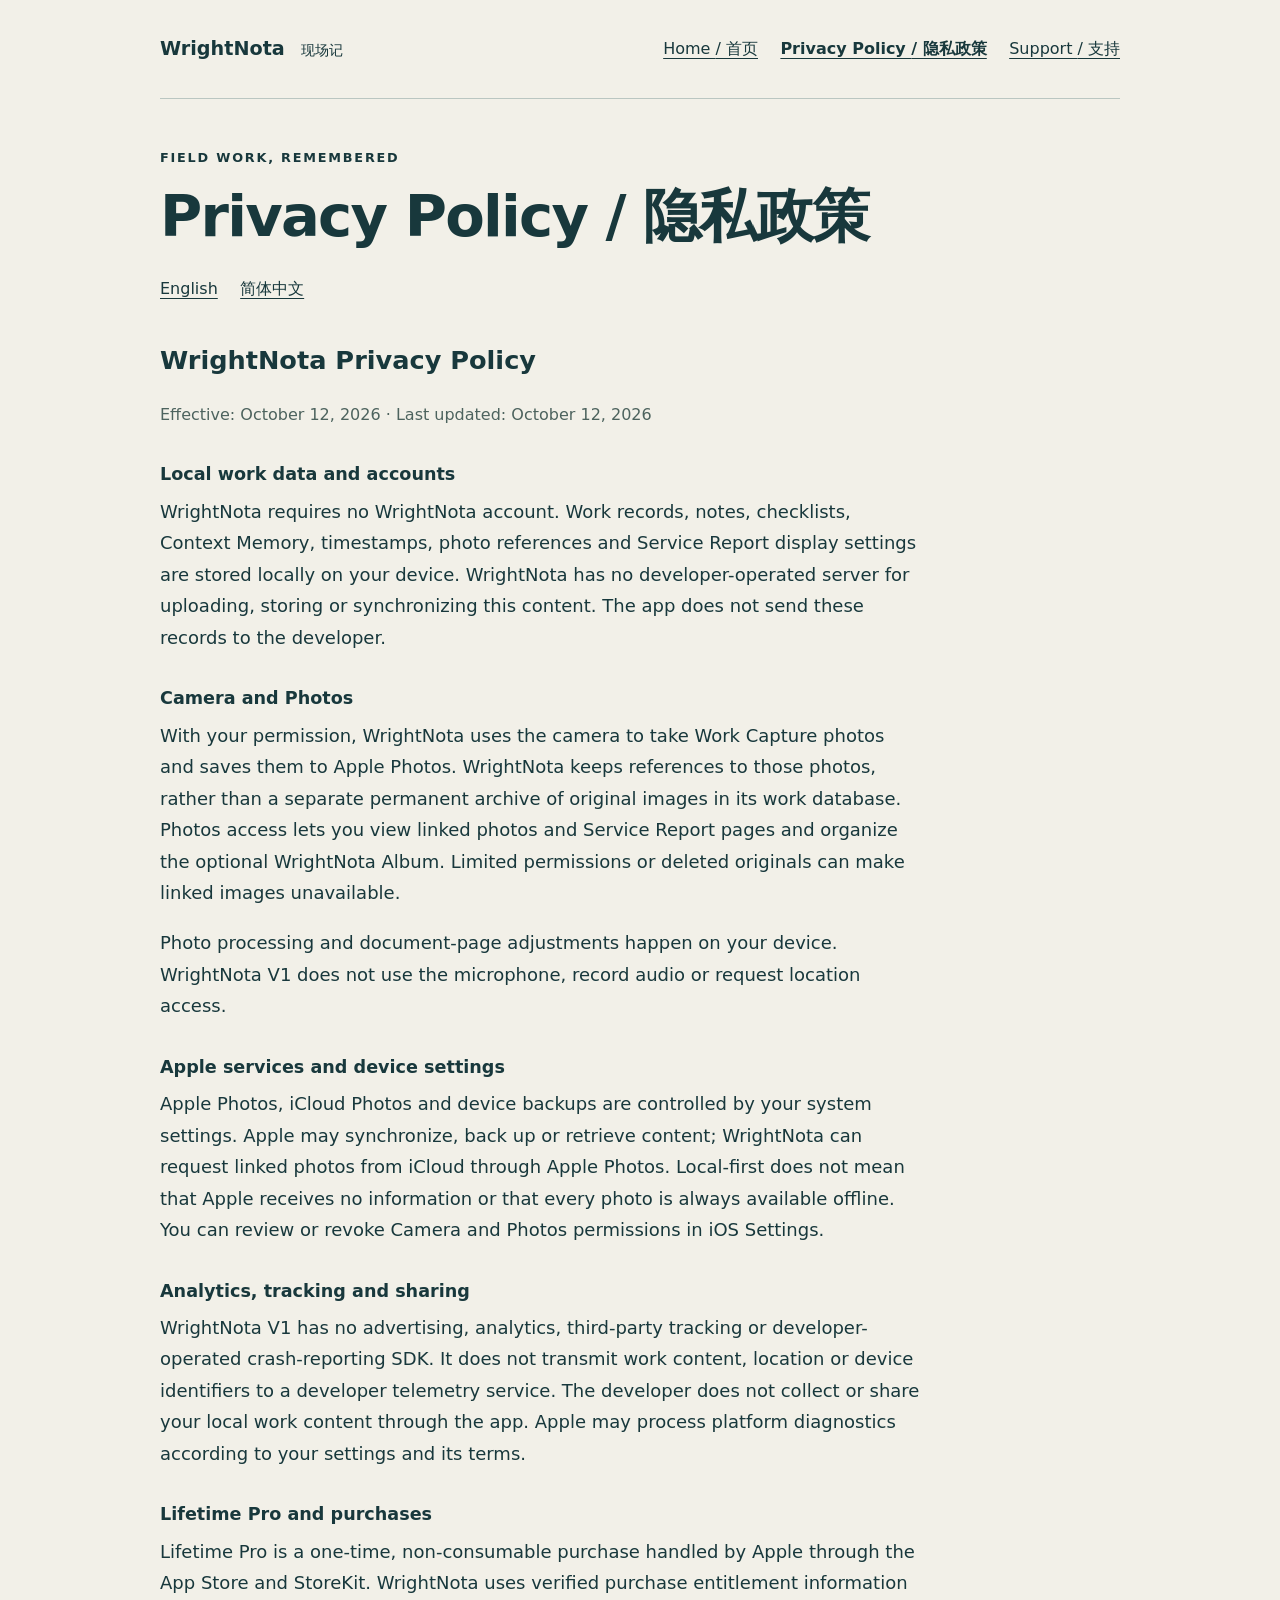
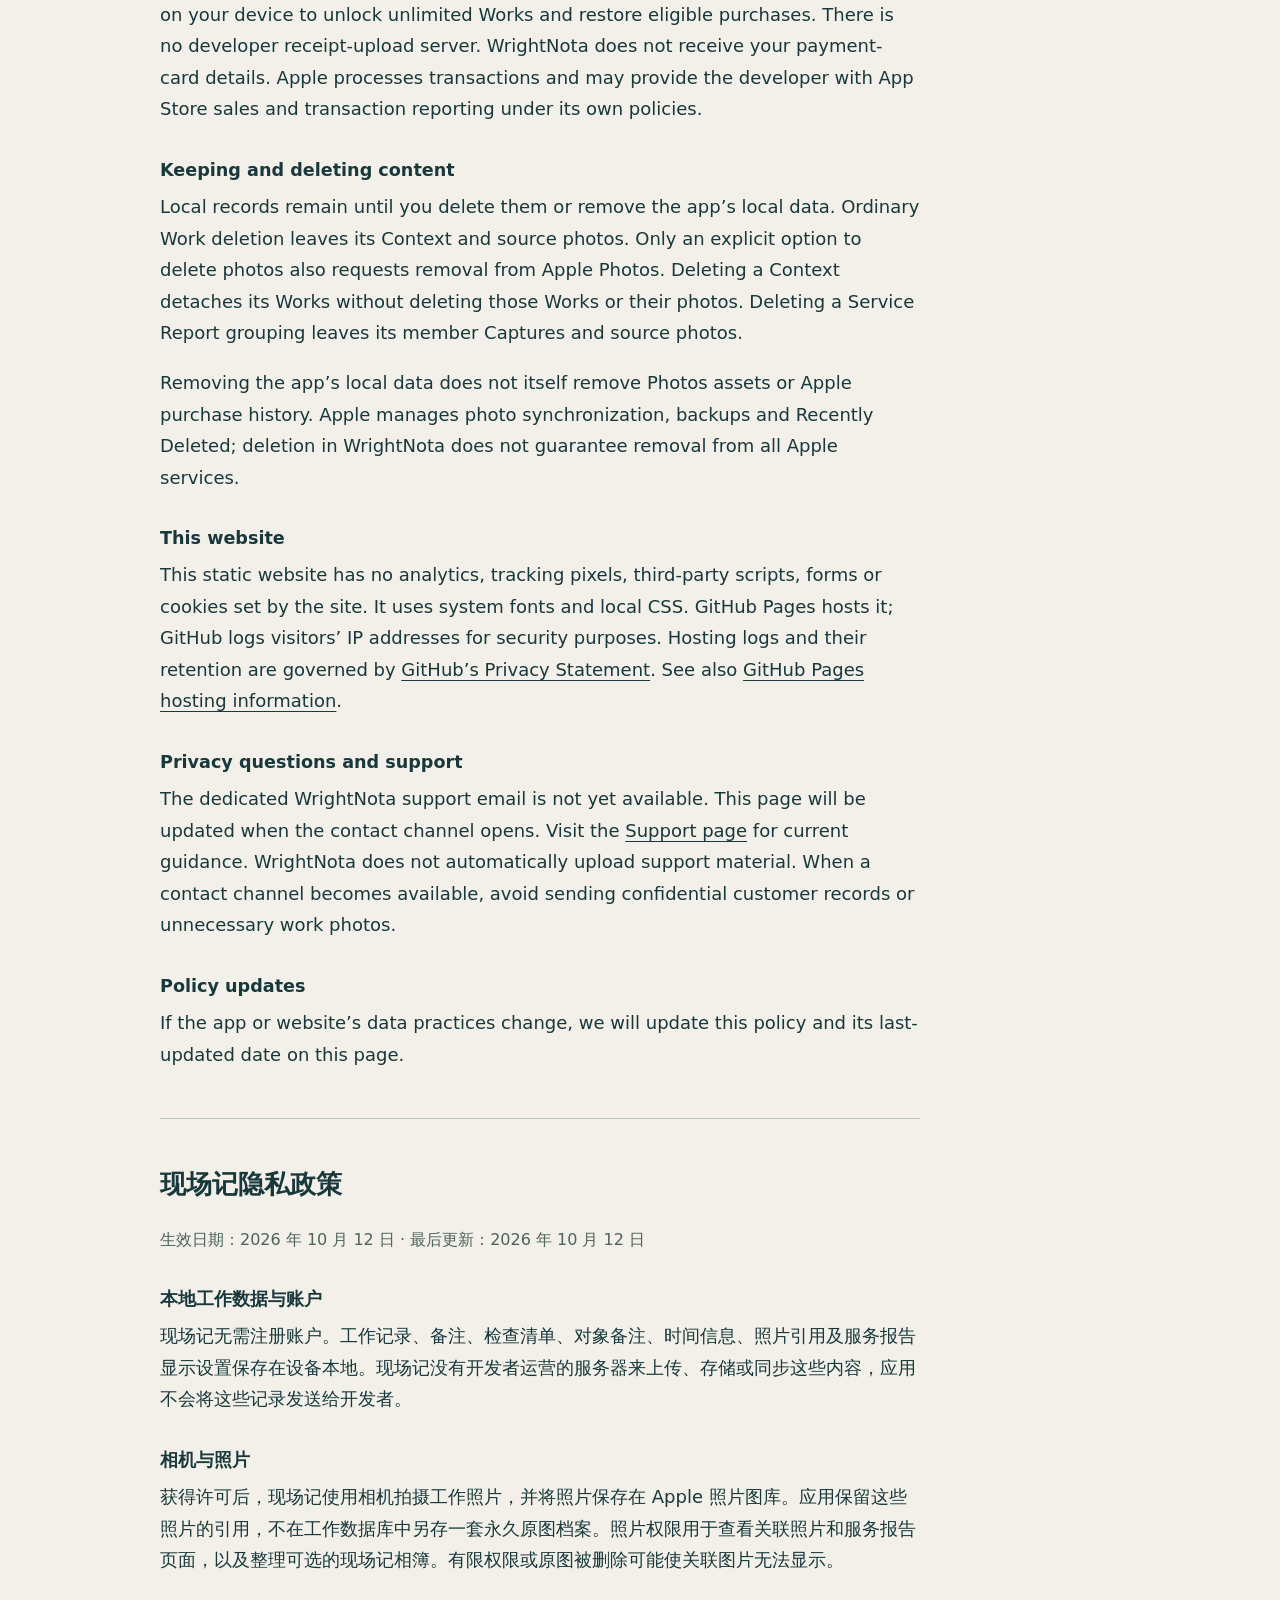
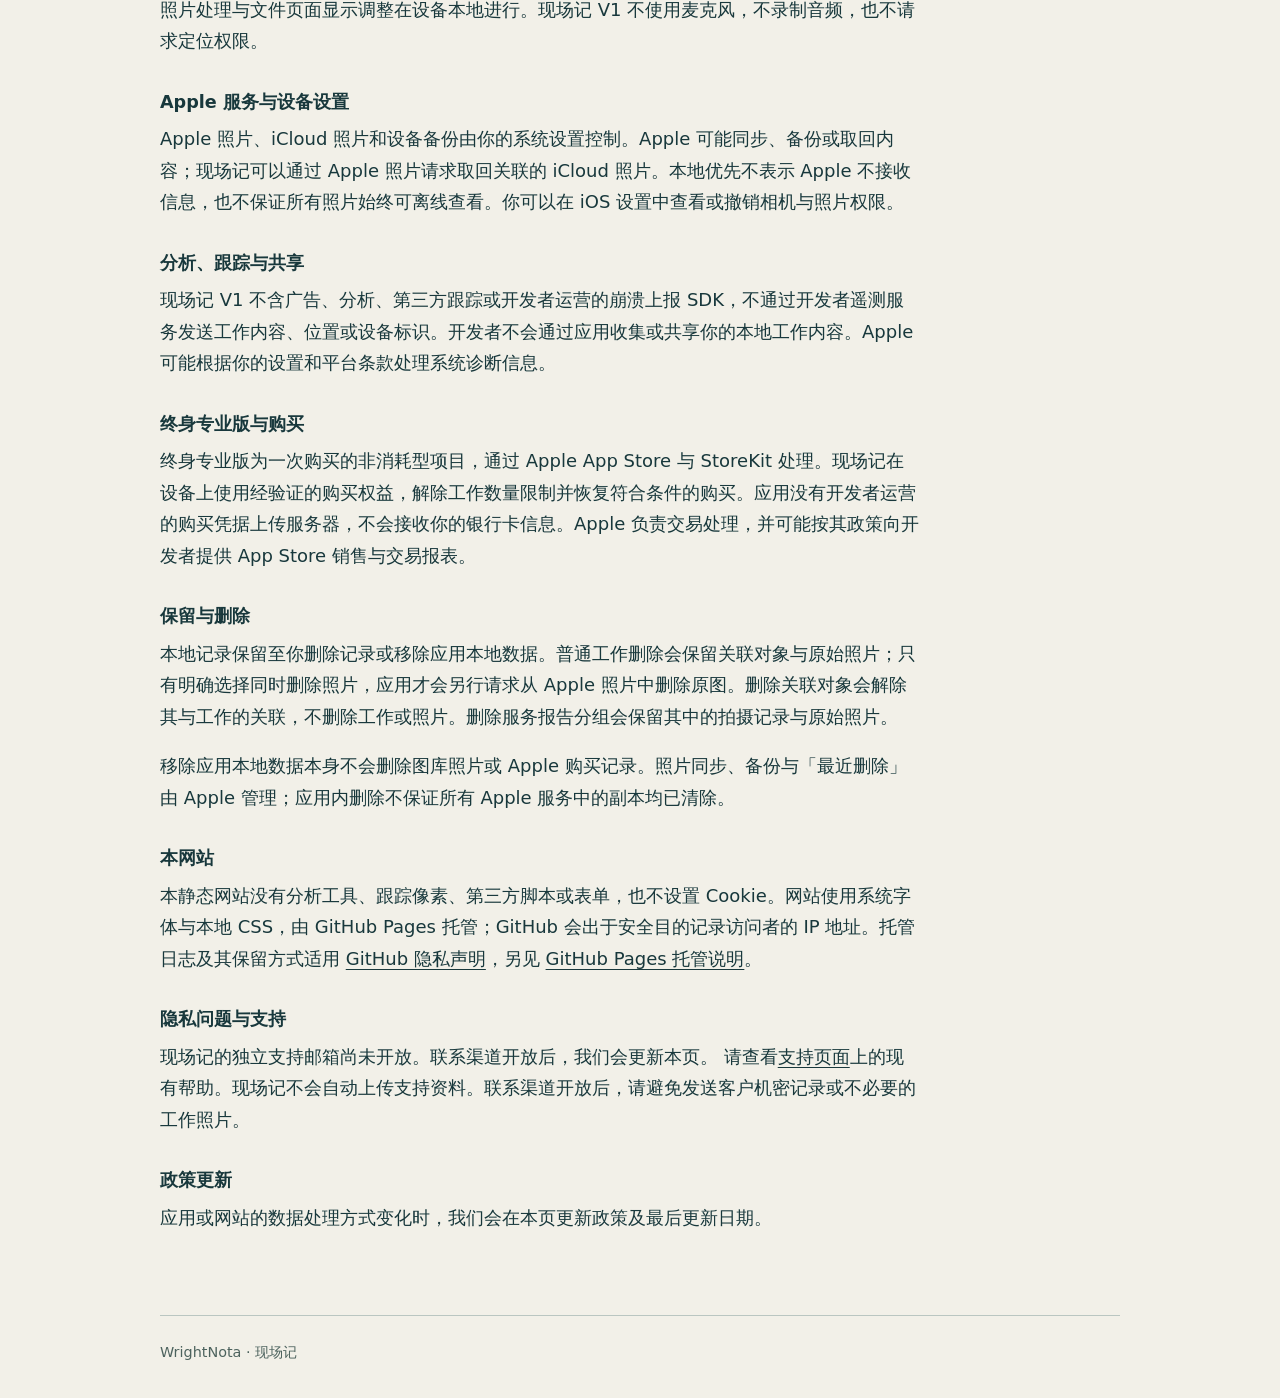
==== privacy/index.html @ 5eae742f "feat: add WrightNota public privacy and support site" ====
<!doctype html>

<html lang="en">
<head>
<meta charset="utf-8">
<meta name="viewport" content="width=device-width, initial-scale=1">
<meta name="description" content="WrightNota privacy policy: local work records, Apple Photos, permissions and purchases. English and 简体中文.">
<title>WrightNota Privacy Policy / 隐私政策</title>
<link rel="stylesheet" href="../styles.css">
</head>

<body><a class="skip" href="#main">Skip to content / 跳至正文</a>
<header class="site-header"><a class="brand" href="../">WrightNota <span lang="zh-Hans">现场记</span></a>
<nav aria-label="Main navigation"><a href="../">Home <span lang="zh-Hans">/ 首页</span></a><a href="../privacy/" aria-current="page">Privacy Policy <span lang="zh-Hans">/ 隐私政策</span></a><a href="../support/">Support <span lang="zh-Hans">/ 支持</span></a>
</nav>
</header>
<main id="main">
<article>
<header class="intro">
<p class="eyebrow">Field work, remembered
</p>
<h1>Privacy Policy <span lang="zh-Hans">/ 隐私政策</span>
</h1>
<nav aria-label="Page languages"><a href="#english" lang="en">English</a><a href="#chinese" lang="zh-Hans">简体中文</a>
</nav>
</header>
<section class="language-section" id="english" lang="en" aria-labelledby="english-title">
<h2 id="english-title">WrightNota Privacy Policy
</h2>
<p class="updated">Effective: October 12, 2026 · Last updated: October 12, 2026
</p>
<h3>Local work data and accounts
</h3>
<p>WrightNota requires no WrightNota account. Work records, notes, checklists, Context Memory, timestamps, photo references and Service Report display settings are stored locally on your device. WrightNota has no developer-operated server for uploading, storing or synchronizing this content. The app does not send these records to the developer.
</p>
<h3>Camera and Photos
</h3>
<p>With your permission, WrightNota uses the camera to take Work Capture photos and saves them to Apple Photos. WrightNota keeps references to those photos, rather than a separate permanent archive of original images in its work database. Photos access lets you view linked photos and Service Report pages and organize the optional WrightNota Album. Limited permissions or deleted originals can make linked images unavailable.
</p>
<p>Photo processing and document-page adjustments happen on your device. WrightNota V1 does not use the microphone, record audio or request location access.
</p>
<h3>Apple services and device settings
</h3>
<p>Apple Photos, iCloud Photos and device backups are controlled by your system settings. Apple may synchronize, back up or retrieve content; WrightNota can request linked photos from iCloud through Apple Photos. Local-first does not mean that Apple receives no information or that every photo is always available offline. You can review or revoke Camera and Photos permissions in iOS Settings.
</p>
<h3>Analytics, tracking and sharing
</h3>
<p>WrightNota V1 has no advertising, analytics, third-party tracking or developer-operated crash-reporting SDK. It does not transmit work content, location or device identifiers to a developer telemetry service. The developer does not collect or share your local work content through the app. Apple may process platform diagnostics according to your settings and its terms.
</p>
<h3>Lifetime Pro and purchases
</h3>
<p>Lifetime Pro is a one-time, non-consumable purchase handled by Apple through the App Store and StoreKit. WrightNota uses verified purchase entitlement information on your device to unlock unlimited Works and restore eligible purchases. There is no developer receipt-upload server. WrightNota does not receive your payment-card details. Apple processes transactions and may provide the developer with App Store sales and transaction reporting under its own policies.
</p>
<h3>Keeping and deleting content
</h3>
<p>Local records remain until you delete them or remove the app’s local data. Ordinary Work deletion leaves its Context and source photos. Only an explicit option to delete photos also requests removal from Apple Photos. Deleting a Context detaches its Works without deleting those Works or their photos. Deleting a Service Report grouping leaves its member Captures and source photos.
</p>
<p>Removing the app’s local data does not itself remove Photos assets or Apple purchase history. Apple manages photo synchronization, backups and Recently Deleted; deletion in WrightNota does not guarantee removal from all Apple services.
</p>
<h3>This website
</h3>
<p>This static website has no analytics, tracking pixels, third-party scripts, forms or cookies set by the site. It uses system fonts and local CSS. GitHub Pages hosts it; GitHub logs visitors’ IP addresses for security purposes. Hosting logs and their retention are governed by <a href="https://docs.github.com/en/site-policy/privacy-policies/github-general-privacy-statement">GitHub’s Privacy Statement</a>. See also <a href="https://docs.github.com/en/pages/getting-started-with-github-pages/what-is-github-pages">GitHub Pages hosting information</a>.
</p>
<h3>Privacy questions and support
</h3>
<p>The dedicated WrightNota support email is not yet available. This page will be updated when the contact channel opens. Visit the <a href="../support/#english">Support page</a> for current guidance. WrightNota does not automatically upload support material. When a contact channel becomes available, avoid sending confidential customer records or unnecessary work photos.
</p>
<h3>Policy updates
</h3>
<p>If the app or website’s data practices change, we will update this policy and its last-updated date on this page.
</p>
</section>
<section class="language-section" id="chinese" lang="zh-Hans" aria-labelledby="chinese-title">
<h2 id="chinese-title">现场记隐私政策
</h2>
<p class="updated">生效日期：2026 年 10 月 12 日 · 最后更新：2026 年 10 月 12 日
</p>
<h3>本地工作数据与账户
</h3>
<p>现场记无需注册账户。工作记录、备注、检查清单、对象备注、时间信息、照片引用及服务报告显示设置保存在设备本地。现场记没有开发者运营的服务器来上传、存储或同步这些内容，应用不会将这些记录发送给开发者。
</p>
<h3>相机与照片
</h3>
<p>获得许可后，现场记使用相机拍摄工作照片，并将照片保存在 Apple 照片图库。应用保留这些照片的引用，不在工作数据库中另存一套永久原图档案。照片权限用于查看关联照片和服务报告页面，以及整理可选的现场记相簿。有限权限或原图被删除可能使关联图片无法显示。
</p>
<p>照片处理与文件页面显示调整在设备本地进行。现场记 V1 不使用麦克风，不录制音频，也不请求定位权限。
</p>
<h3>Apple 服务与设备设置
</h3>
<p>Apple 照片、iCloud 照片和设备备份由你的系统设置控制。Apple 可能同步、备份或取回内容；现场记可以通过 Apple 照片请求取回关联的 iCloud 照片。本地优先不表示 Apple 不接收信息，也不保证所有照片始终可离线查看。你可以在 iOS 设置中查看或撤销相机与照片权限。
</p>
<h3>分析、跟踪与共享
</h3>
<p>现场记 V1 不含广告、分析、第三方跟踪或开发者运营的崩溃上报 SDK，不通过开发者遥测服务发送工作内容、位置或设备标识。开发者不会通过应用收集或共享你的本地工作内容。Apple 可能根据你的设置和平台条款处理系统诊断信息。
</p>
<h3>终身专业版与购买
</h3>
<p>终身专业版为一次购买的非消耗型项目，通过 Apple App Store 与 StoreKit 处理。现场记在设备上使用经验证的购买权益，解除工作数量限制并恢复符合条件的购买。应用没有开发者运营的购买凭据上传服务器，不会接收你的银行卡信息。Apple 负责交易处理，并可能按其政策向开发者提供 App Store 销售与交易报表。
</p>
<h3>保留与删除
</h3>
<p>本地记录保留至你删除记录或移除应用本地数据。普通工作删除会保留关联对象与原始照片；只有明确选择同时删除照片，应用才会另行请求从 Apple 照片中删除原图。删除关联对象会解除其与工作的关联，不删除工作或照片。删除服务报告分组会保留其中的拍摄记录与原始照片。
</p>
<p>移除应用本地数据本身不会删除图库照片或 Apple 购买记录。照片同步、备份与「最近删除」由 Apple 管理；应用内删除不保证所有 Apple 服务中的副本均已清除。
</p>
<h3>本网站
</h3>
<p>本静态网站没有分析工具、跟踪像素、第三方脚本或表单，也不设置 Cookie。网站使用系统字体与本地 CSS，由 GitHub Pages 托管；GitHub 会出于安全目的记录访问者的 IP 地址。托管日志及其保留方式适用 <a href="https://docs.github.com/en/site-policy/privacy-policies/github-general-privacy-statement">GitHub 隐私声明</a>，另见 <a href="https://docs.github.com/en/pages/getting-started-with-github-pages/what-is-github-pages">GitHub Pages 托管说明</a>。
</p>
<h3>隐私问题与支持
</h3>
<p>现场记的独立支持邮箱尚未开放。联系渠道开放后，我们会更新本页。 请查看<a href="../support/#chinese">支持页面</a>上的现有帮助。现场记不会自动上传支持资料。联系渠道开放后，请避免发送客户机密记录或不必要的工作照片。
</p>
<h3>政策更新
</h3>
<p>应用或网站的数据处理方式变化时，我们会在本页更新政策及最后更新日期。
</p>
</section>
</article>
</main>
<footer class="site-footer">WrightNota · <span lang="zh-Hans">现场记</span>
</footer>
</body>
</html>
---- styles.css ----
* {
  box-sizing:border-box
}
html {
  scroll-padding-top:1rem
}
body {
  margin:0;
  background:#F2F0E8;
  color:#18383C;
  font:18px/1.75 system-ui,-apple-system,BlinkMacSystemFont,"Segoe UI",sans-serif
}
a {
  color:inherit;
  text-underline-offset:.22em
}
a:hover {
  text-decoration-thickness:2px
}
a:focus-visible {
  outline:3px solid #18383C;
  outline-offset:5px;
  border-radius:2px
}
.skip {
  position:absolute;
  left:1rem;
  top:-5rem;
  background:#fff;
  padding:.6rem
}
.skip:focus {
  top:1rem
}
.site-header,main,.site-footer {
  width:min(100% - 3rem,960px);
  margin-inline:auto
}
.site-header {
  padding:2rem 0;
  display:flex;
  justify-content:space-between;
  align-items:center;
  gap:1.2rem;
  border-bottom:1px solid #bac6c1
}
.brand {
  font-weight:700;
  text-decoration:none;
  font-size:1.2rem
}
.brand span {
  font-weight:400;
  font-size:.9rem;
  margin-left:.6rem
}
nav {
  display:flex;
  flex-wrap:wrap;
  gap:.6rem 1.4rem;
  font-size:1rem
}
nav [aria-current] {
  font-weight:700
}
main {
  padding:3rem 0 4rem
}
.intro {
  margin-bottom:2.5rem
}
.eyebrow {
  text-transform:uppercase;
  letter-spacing:.14em;
  font-size:.8rem;
  font-weight:600;
  margin:0 0 .8rem
}
h1 {
  font-size:clamp(2rem,5vw,3.6rem);
  line-height:1.2;
  letter-spacing:-.03em;
  margin:0 0 1.5rem
}
h2 {
  font-size:1.6rem;
  line-height:1.35;
  margin:0 0 1.5rem
}
h3 {
  font-size:1.1rem;
  line-height:1.5;
  margin:2rem 0 .5rem
}
p {
  margin:.5rem 0 1.15rem;
  overflow-wrap:anywhere
}
article {
  max-width:760px
}
.language-section+.language-section {
  margin-top:3rem;
  padding-top:3rem;
  border-top:1px solid #bac6c1
}
.updated,.muted {
  color:#4d635e;
  font-size:1rem
}
.tagline {
  font-size:clamp(1.5rem,3.5vw,2.3rem);
  line-height:1.4;
  max-width:670px
}
.links {
  margin:2rem 0;
  display:flex;
  gap:1.4rem;
  flex-wrap:wrap
}
.site-footer {
  border-top:1px solid #bac6c1;
  padding:1.5rem 0 2rem;
  font-size:.9rem;
  color:#4d635e
}
.notice {
  border-left:3px solid #18383C;
  padding-left:1rem
}
.language-section {
  scroll-margin-top:1.5rem
}
@media(max-width:600px) {
  body {
  font-size:17px
}
.site-header,main,.site-footer {
  width:calc(100% - 2rem)
}
.site-header {
  align-items:flex-start;
  flex-direction:column;
  padding:1.3rem 0
}
main {
  padding-top:2rem
}
h1 {
  font-size:2.3rem
}
nav {
  gap:.5rem 1rem
}

}
@media(prefers-reduced-motion:reduce) {
  html {
  scroll-behavior:auto
}

}
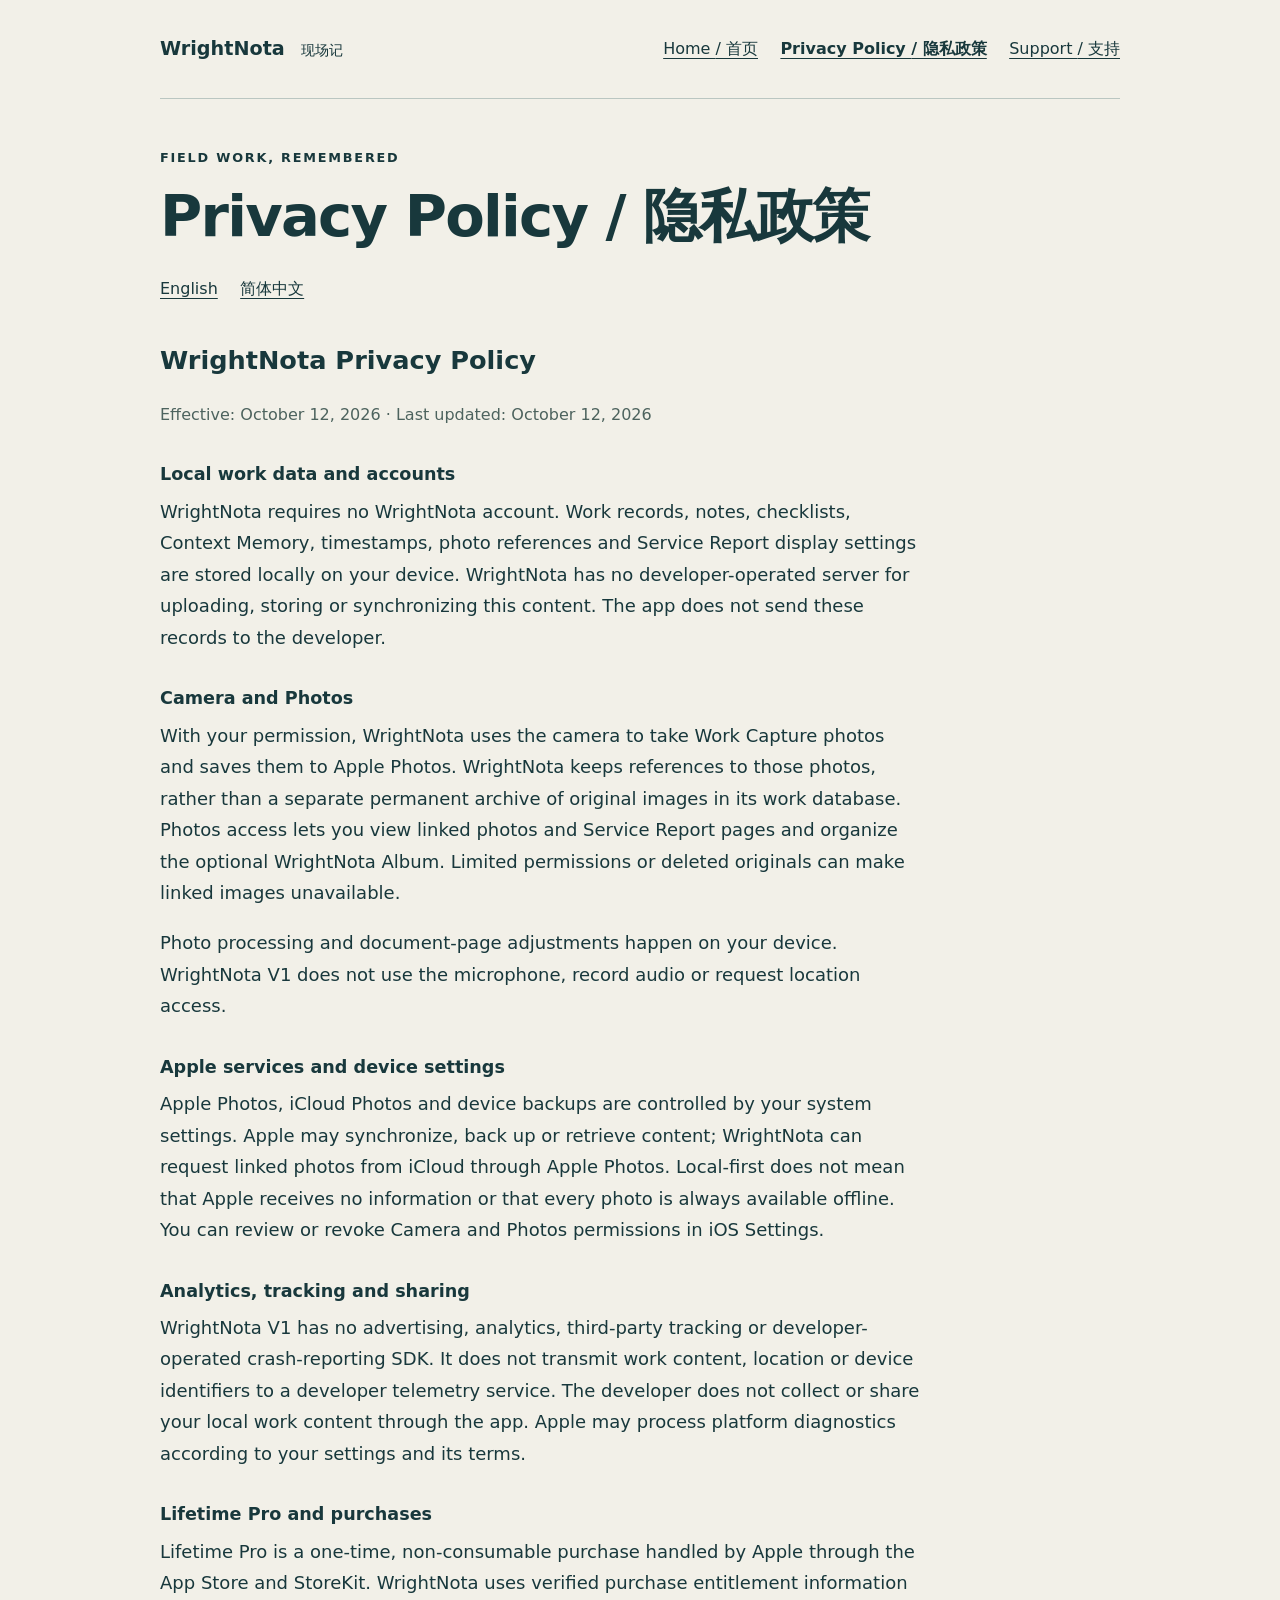
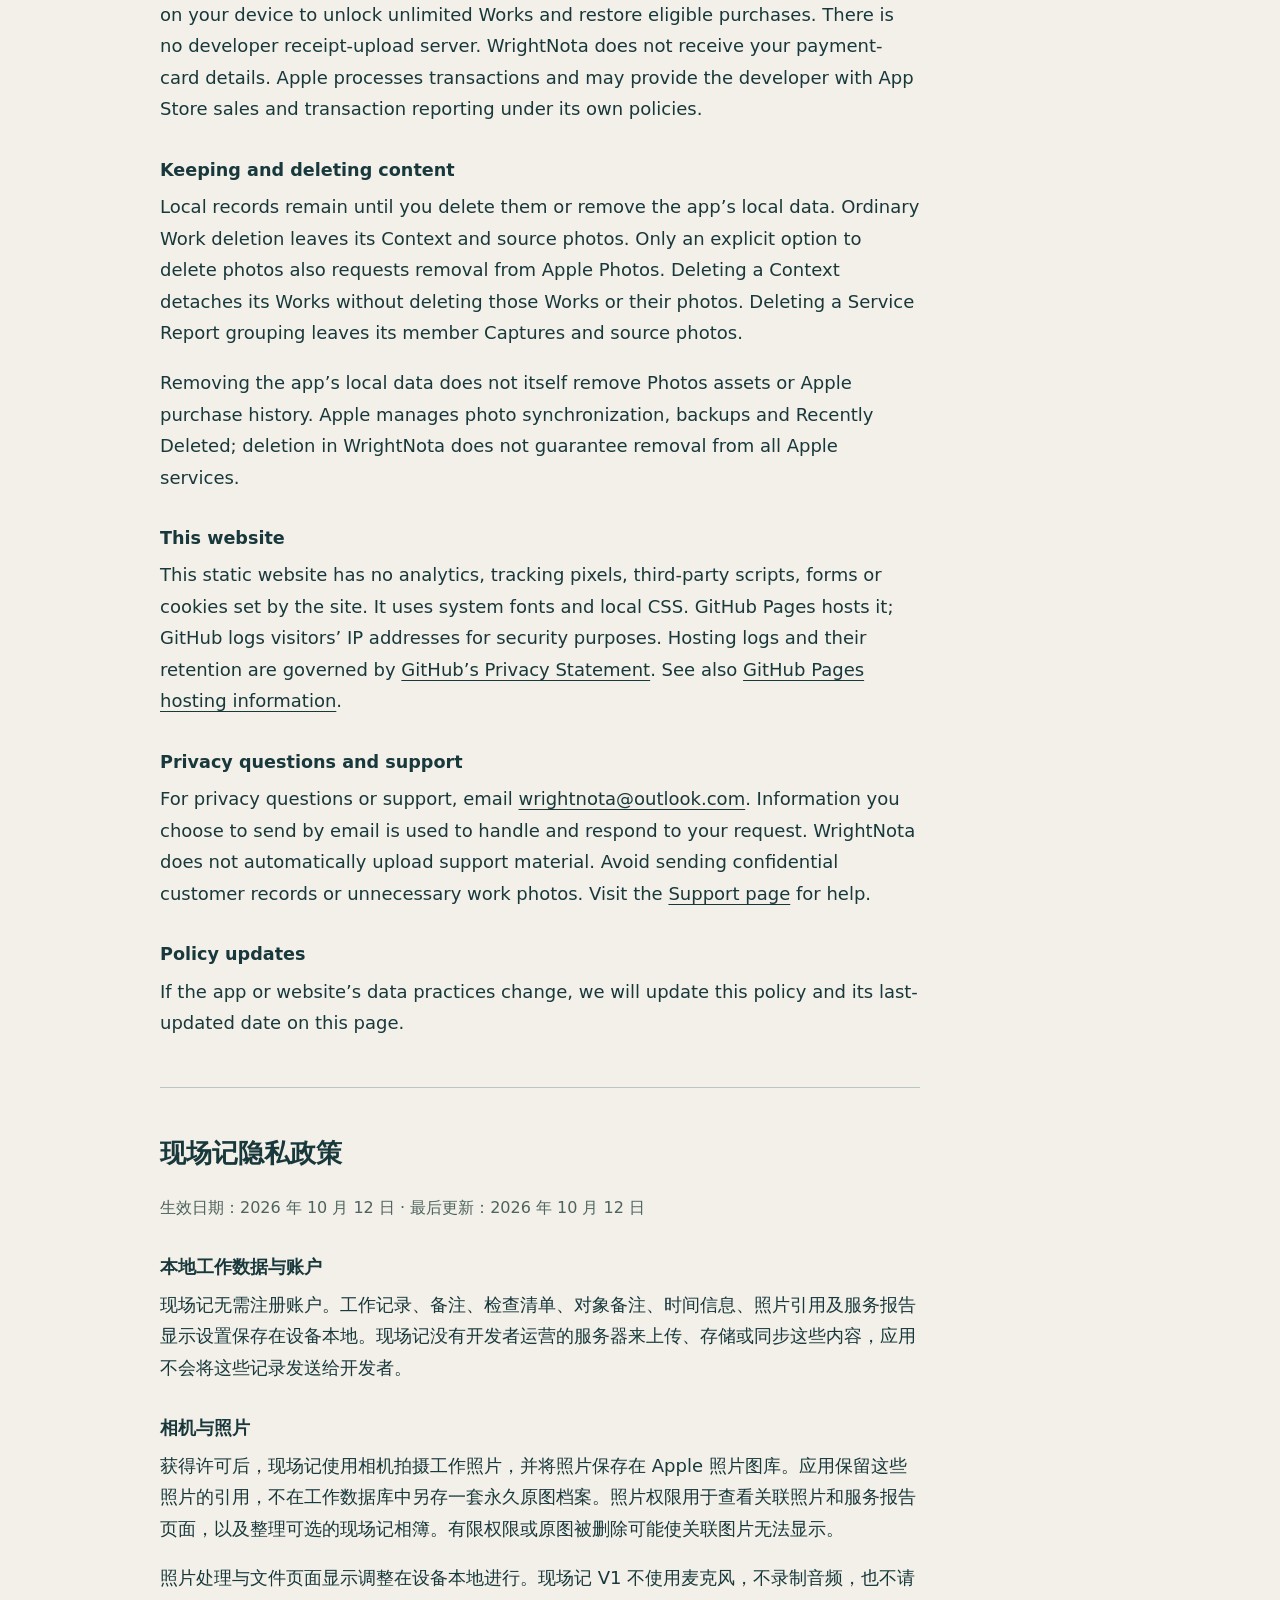
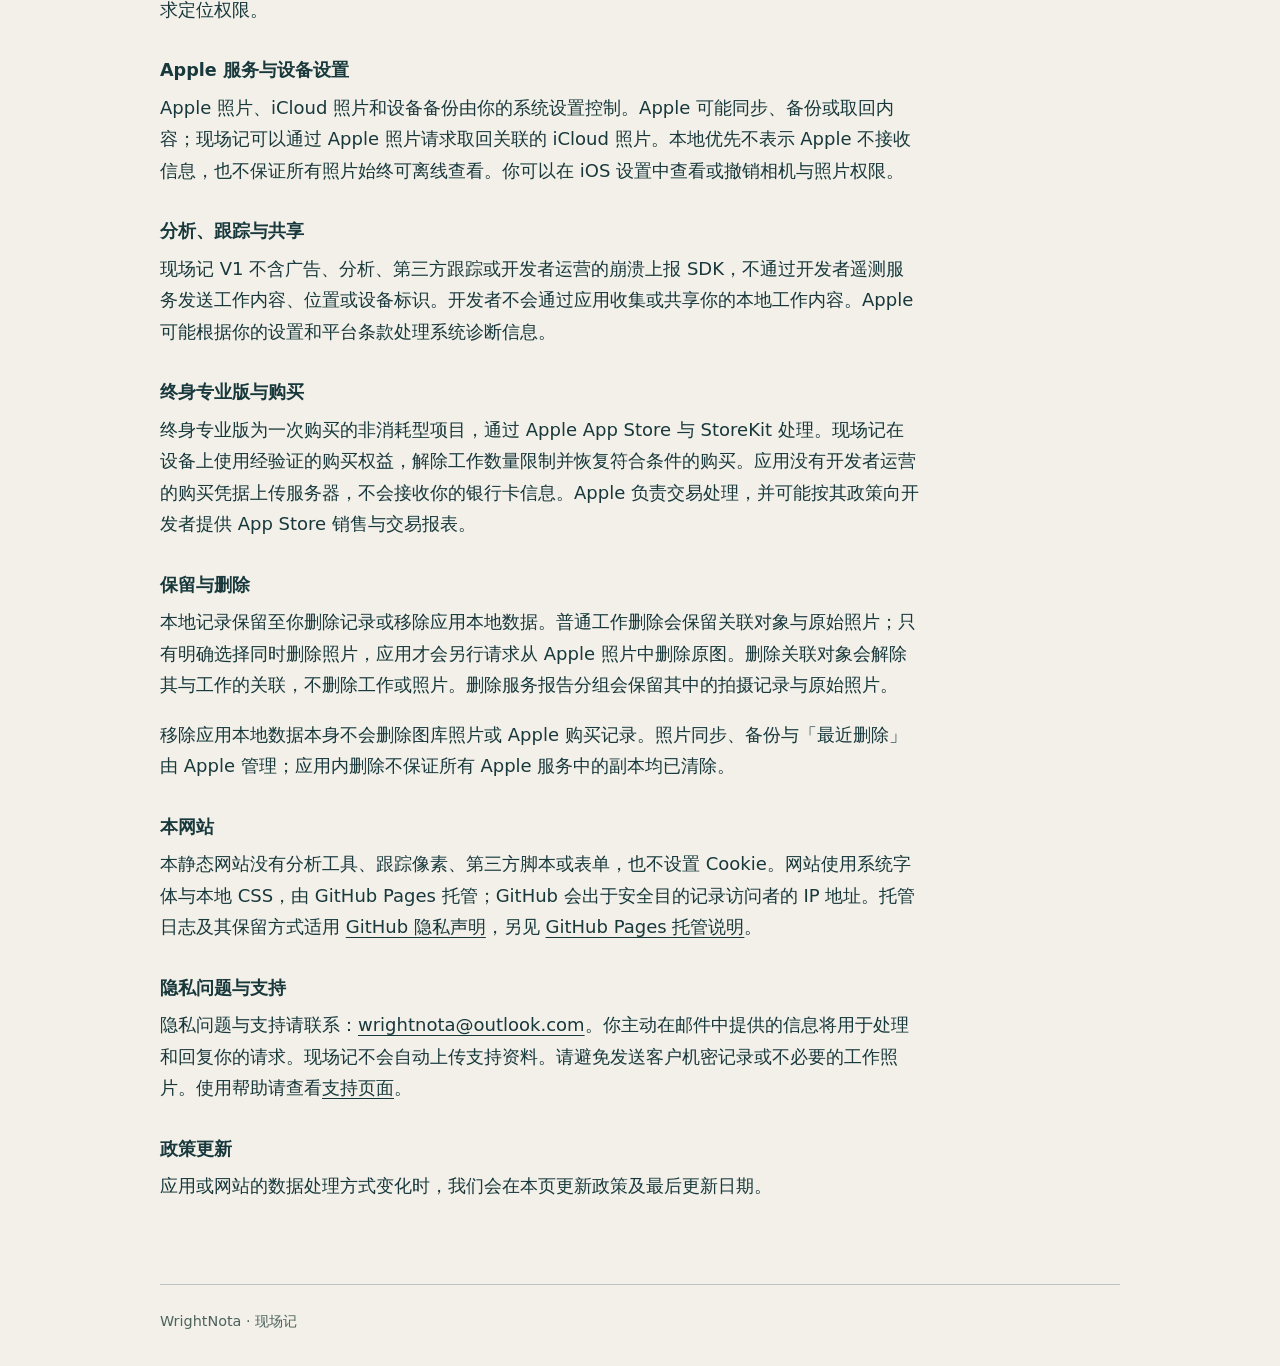
==== commit b59965eb: "docs: add WrightNota support contact" ====
--- a/privacy/index.html
+++ b/privacy/index.html
@@ -63,7 +63,7 @@
 </p>
 <h3>Privacy questions and support
 </h3>
-<p>The dedicated WrightNota support email is not yet available. This page will be updated when the contact channel opens. Visit the <a href="../support/#english">Support page</a> for current guidance. WrightNota does not automatically upload support material. When a contact channel becomes available, avoid sending confidential customer records or unnecessary work photos.
+<p>For privacy questions or support, email <a href="mailto:wrightnota@outlook.com">wrightnota@outlook.com</a>. Information you choose to send by email is used to handle and respond to your request. WrightNota does not automatically upload support material. Avoid sending confidential customer records or unnecessary work photos. Visit the <a href="../support/#english">Support page</a> for help.
 </p>
 <h3>Policy updates
 </h3>
@@ -109,7 +109,7 @@
 </p>
 <h3>隐私问题与支持
 </h3>
-<p>现场记的独立支持邮箱尚未开放。联系渠道开放后，我们会更新本页。 请查看<a href="../support/#chinese">支持页面</a>上的现有帮助。现场记不会自动上传支持资料。联系渠道开放后，请避免发送客户机密记录或不必要的工作照片。
+<p>隐私问题与支持请联系：<a href="mailto:wrightnota@outlook.com">wrightnota@outlook.com</a>。你主动在邮件中提供的信息将用于处理和回复你的请求。现场记不会自动上传支持资料。请避免发送客户机密记录或不必要的工作照片。使用帮助请查看<a href="../support/#chinese">支持页面</a>。
 </p>
 <h3>政策更新
 </h3>
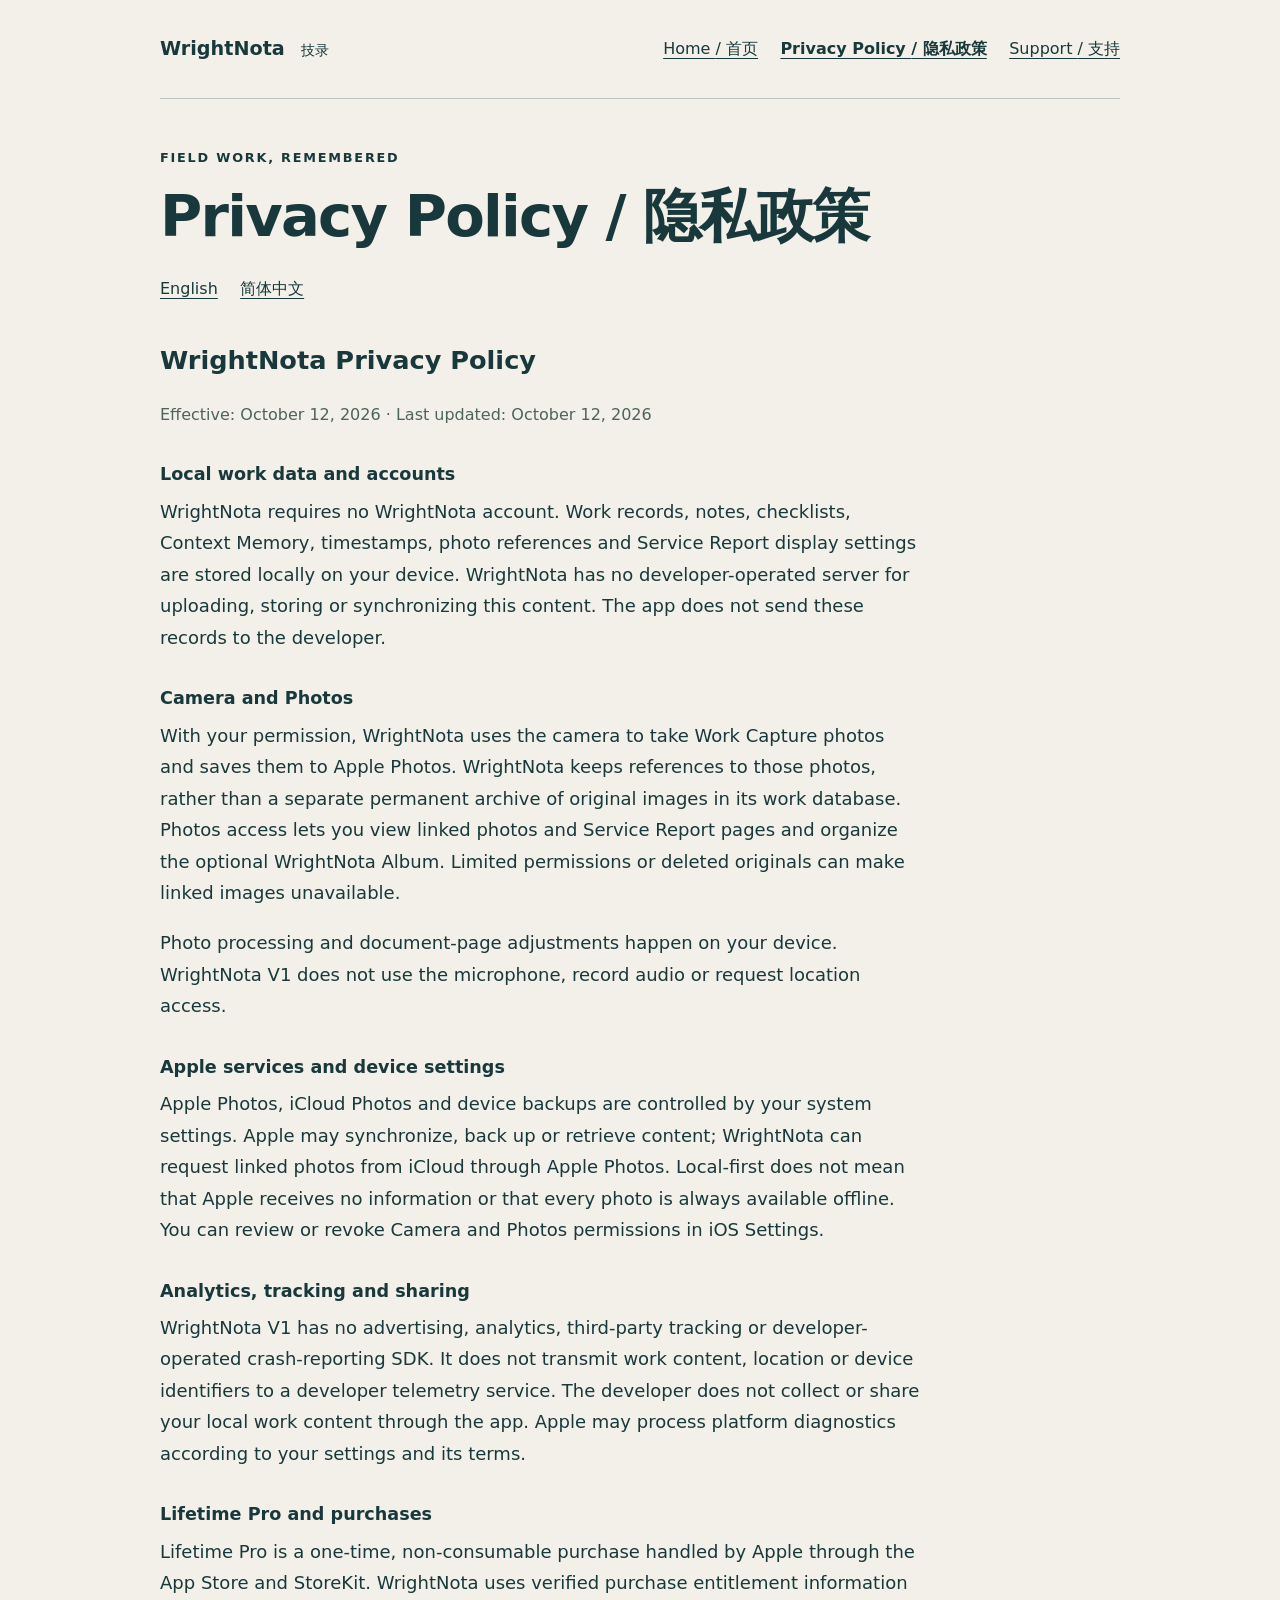
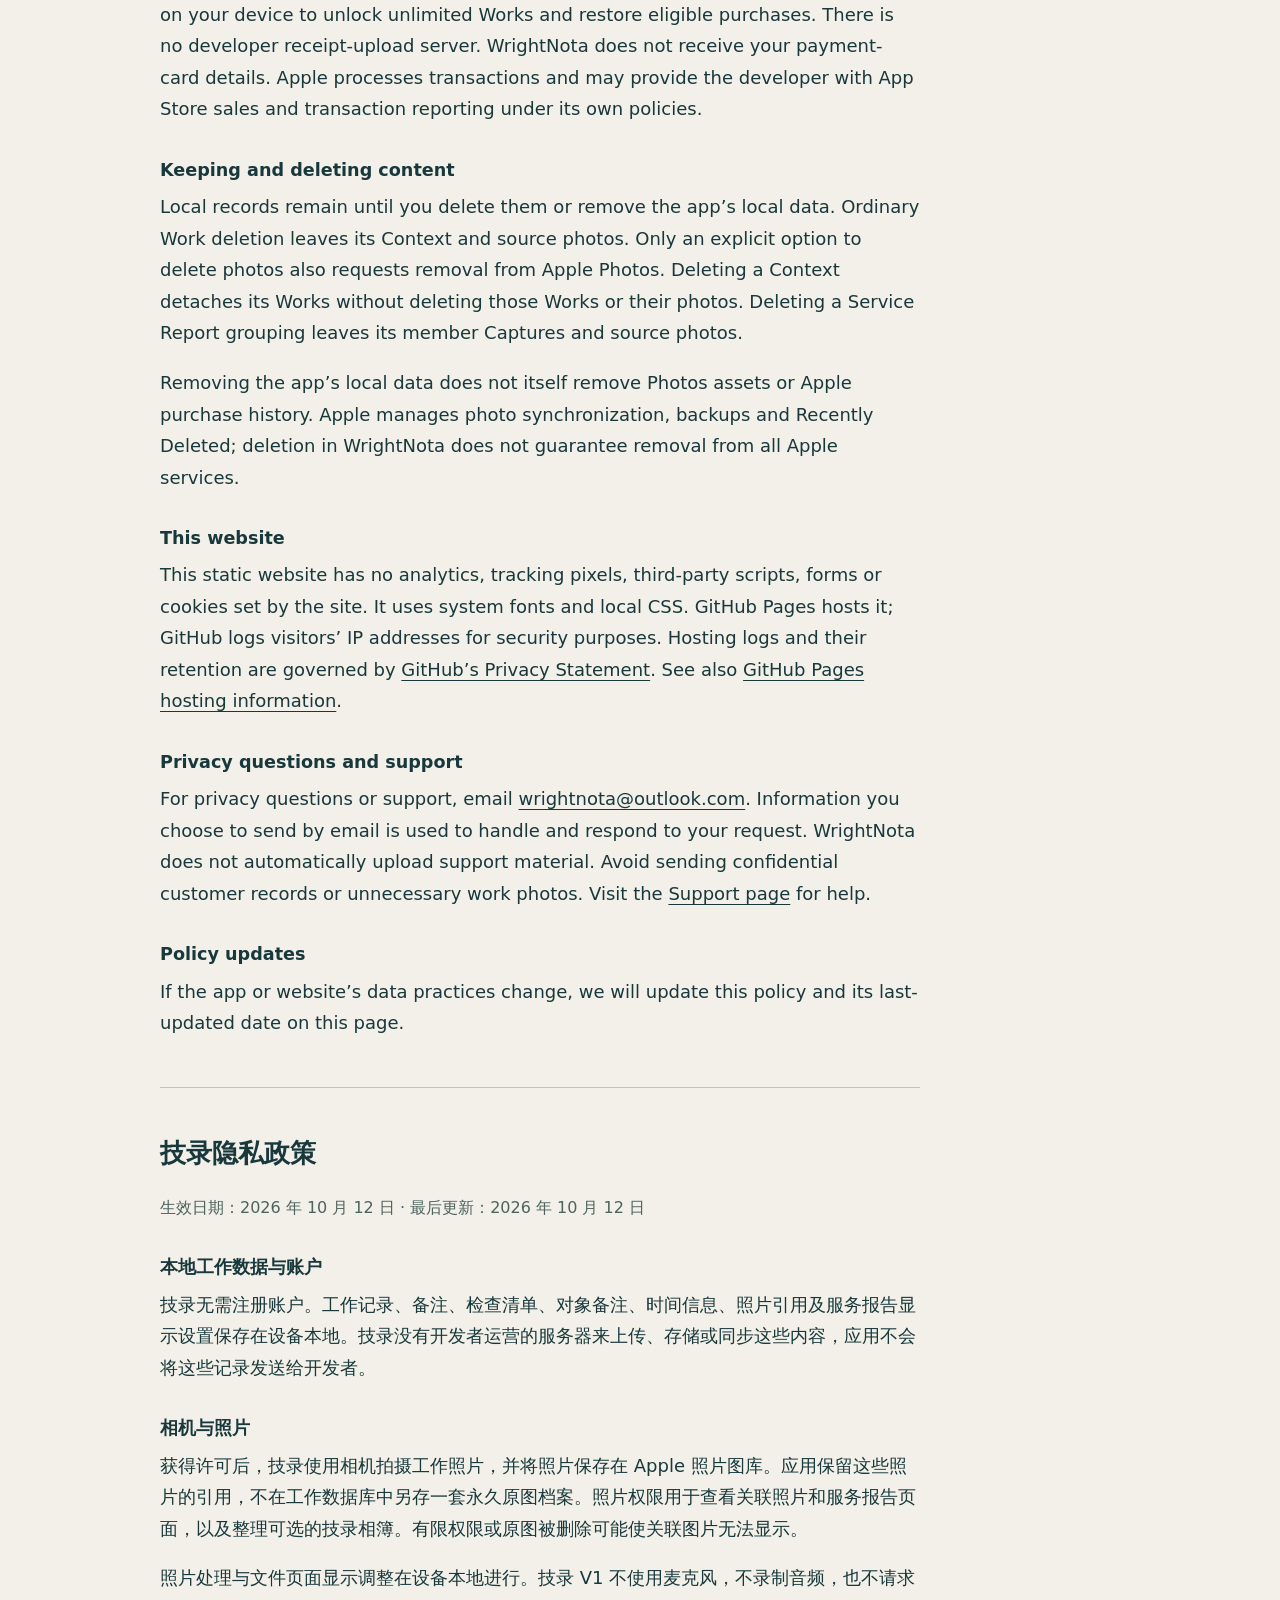
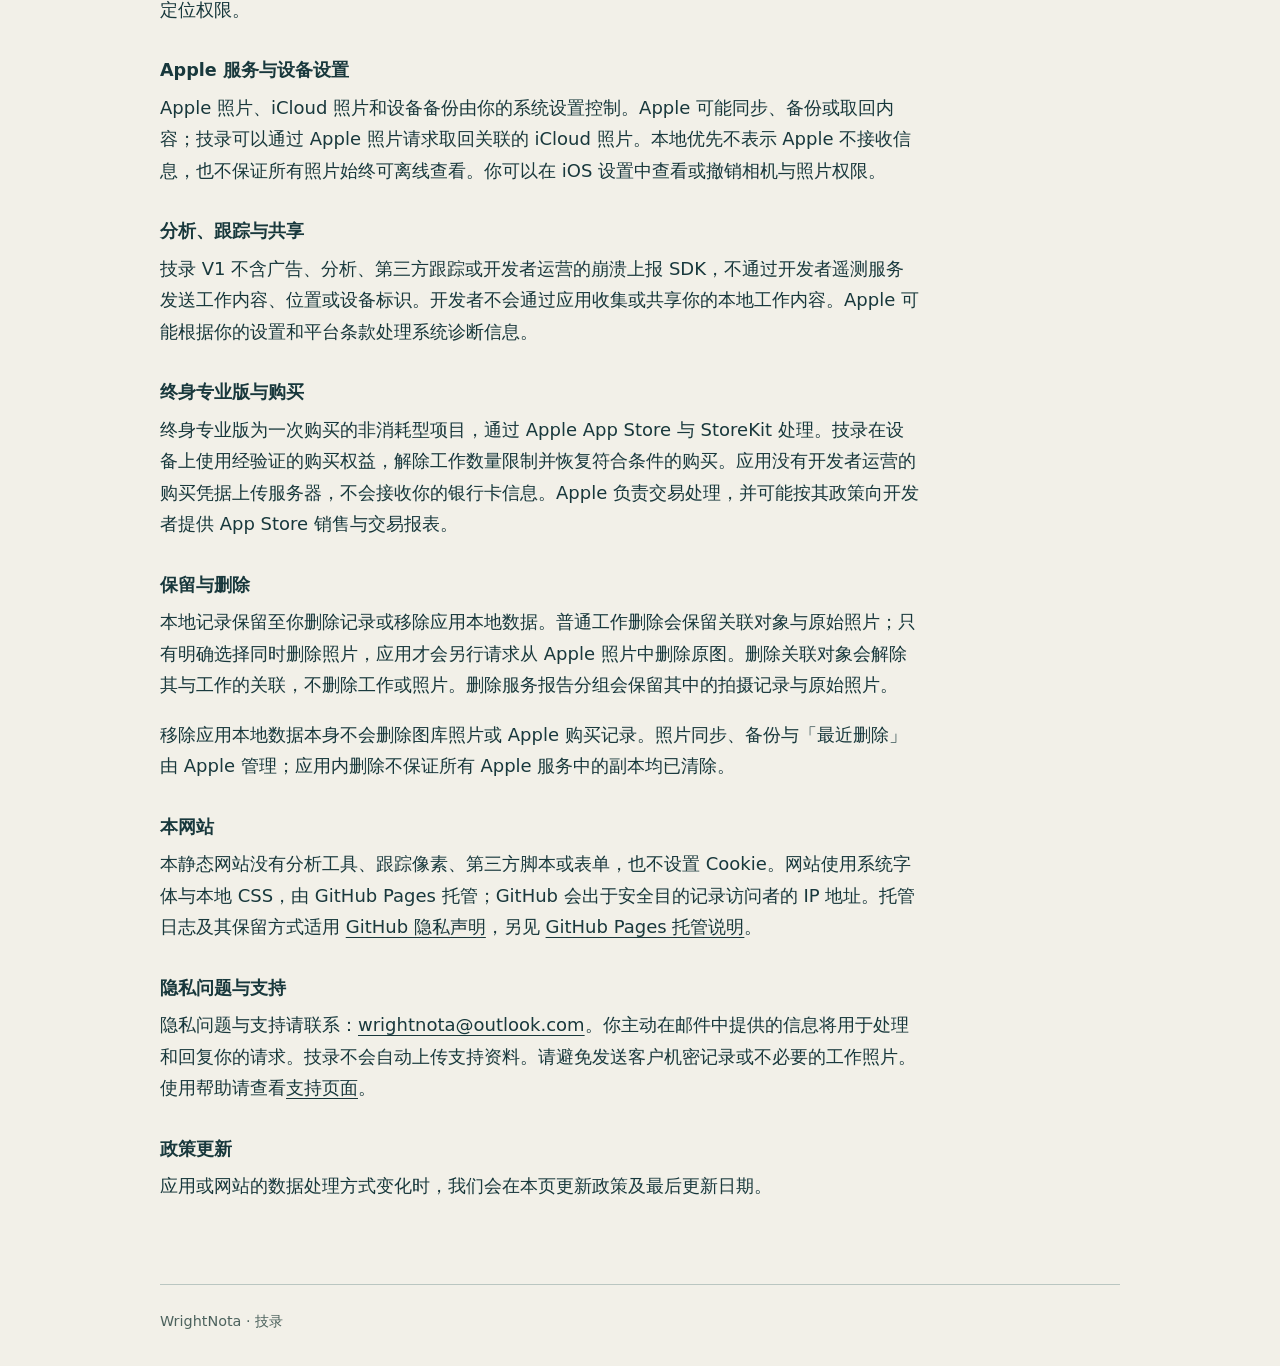
==== commit 0e680fc6: "docs: update WrightNota Chinese product name" ====
--- a/privacy/index.html
+++ b/privacy/index.html
@@ -10,7 +10,7 @@
 </head>
 
 <body><a class="skip" href="#main">Skip to content / 跳至正文</a>
-<header class="site-header"><a class="brand" href="../">WrightNota <span lang="zh-Hans">现场记</span></a>
+<header class="site-header"><a class="brand" href="../">WrightNota <span lang="zh-Hans">技录</span></a>
 <nav aria-label="Main navigation"><a href="../">Home <span lang="zh-Hans">/ 首页</span></a><a href="../privacy/" aria-current="page">Privacy Policy <span lang="zh-Hans">/ 隐私政策</span></a><a href="../support/">Support <span lang="zh-Hans">/ 支持</span></a>
 </nav>
 </header>
@@ -71,31 +71,31 @@
 </p>
 </section>
 <section class="language-section" id="chinese" lang="zh-Hans" aria-labelledby="chinese-title">
-<h2 id="chinese-title">现场记隐私政策
+<h2 id="chinese-title">技录隐私政策
 </h2>
 <p class="updated">生效日期：2026 年 10 月 12 日 · 最后更新：2026 年 10 月 12 日
 </p>
 <h3>本地工作数据与账户
 </h3>
-<p>现场记无需注册账户。工作记录、备注、检查清单、对象备注、时间信息、照片引用及服务报告显示设置保存在设备本地。现场记没有开发者运营的服务器来上传、存储或同步这些内容，应用不会将这些记录发送给开发者。
+<p>技录无需注册账户。工作记录、备注、检查清单、对象备注、时间信息、照片引用及服务报告显示设置保存在设备本地。技录没有开发者运营的服务器来上传、存储或同步这些内容，应用不会将这些记录发送给开发者。
 </p>
 <h3>相机与照片
 </h3>
-<p>获得许可后，现场记使用相机拍摄工作照片，并将照片保存在 Apple 照片图库。应用保留这些照片的引用，不在工作数据库中另存一套永久原图档案。照片权限用于查看关联照片和服务报告页面，以及整理可选的现场记相簿。有限权限或原图被删除可能使关联图片无法显示。
+<p>获得许可后，技录使用相机拍摄工作照片，并将照片保存在 Apple 照片图库。应用保留这些照片的引用，不在工作数据库中另存一套永久原图档案。照片权限用于查看关联照片和服务报告页面，以及整理可选的技录相簿。有限权限或原图被删除可能使关联图片无法显示。
 </p>
-<p>照片处理与文件页面显示调整在设备本地进行。现场记 V1 不使用麦克风，不录制音频，也不请求定位权限。
+<p>照片处理与文件页面显示调整在设备本地进行。技录 V1 不使用麦克风，不录制音频，也不请求定位权限。
 </p>
 <h3>Apple 服务与设备设置
 </h3>
-<p>Apple 照片、iCloud 照片和设备备份由你的系统设置控制。Apple 可能同步、备份或取回内容；现场记可以通过 Apple 照片请求取回关联的 iCloud 照片。本地优先不表示 Apple 不接收信息，也不保证所有照片始终可离线查看。你可以在 iOS 设置中查看或撤销相机与照片权限。
+<p>Apple 照片、iCloud 照片和设备备份由你的系统设置控制。Apple 可能同步、备份或取回内容；技录可以通过 Apple 照片请求取回关联的 iCloud 照片。本地优先不表示 Apple 不接收信息，也不保证所有照片始终可离线查看。你可以在 iOS 设置中查看或撤销相机与照片权限。
 </p>
 <h3>分析、跟踪与共享
 </h3>
-<p>现场记 V1 不含广告、分析、第三方跟踪或开发者运营的崩溃上报 SDK，不通过开发者遥测服务发送工作内容、位置或设备标识。开发者不会通过应用收集或共享你的本地工作内容。Apple 可能根据你的设置和平台条款处理系统诊断信息。
+<p>技录 V1 不含广告、分析、第三方跟踪或开发者运营的崩溃上报 SDK，不通过开发者遥测服务发送工作内容、位置或设备标识。开发者不会通过应用收集或共享你的本地工作内容。Apple 可能根据你的设置和平台条款处理系统诊断信息。
 </p>
 <h3>终身专业版与购买
 </h3>
-<p>终身专业版为一次购买的非消耗型项目，通过 Apple App Store 与 StoreKit 处理。现场记在设备上使用经验证的购买权益，解除工作数量限制并恢复符合条件的购买。应用没有开发者运营的购买凭据上传服务器，不会接收你的银行卡信息。Apple 负责交易处理，并可能按其政策向开发者提供 App Store 销售与交易报表。
+<p>终身专业版为一次购买的非消耗型项目，通过 Apple App Store 与 StoreKit 处理。技录在设备上使用经验证的购买权益，解除工作数量限制并恢复符合条件的购买。应用没有开发者运营的购买凭据上传服务器，不会接收你的银行卡信息。Apple 负责交易处理，并可能按其政策向开发者提供 App Store 销售与交易报表。
 </p>
 <h3>保留与删除
 </h3>
@@ -109,7 +109,7 @@
 </p>
 <h3>隐私问题与支持
 </h3>
-<p>隐私问题与支持请联系：<a href="mailto:wrightnota@outlook.com">wrightnota@outlook.com</a>。你主动在邮件中提供的信息将用于处理和回复你的请求。现场记不会自动上传支持资料。请避免发送客户机密记录或不必要的工作照片。使用帮助请查看<a href="../support/#chinese">支持页面</a>。
+<p>隐私问题与支持请联系：<a href="mailto:wrightnota@outlook.com">wrightnota@outlook.com</a>。你主动在邮件中提供的信息将用于处理和回复你的请求。技录不会自动上传支持资料。请避免发送客户机密记录或不必要的工作照片。使用帮助请查看<a href="../support/#chinese">支持页面</a>。
 </p>
 <h3>政策更新
 </h3>
@@ -118,7 +118,7 @@
 </section>
 </article>
 </main>
-<footer class="site-footer">WrightNota · <span lang="zh-Hans">现场记</span>
+<footer class="site-footer">WrightNota · <span lang="zh-Hans">技录</span>
 </footer>
 </body>
 </html>
